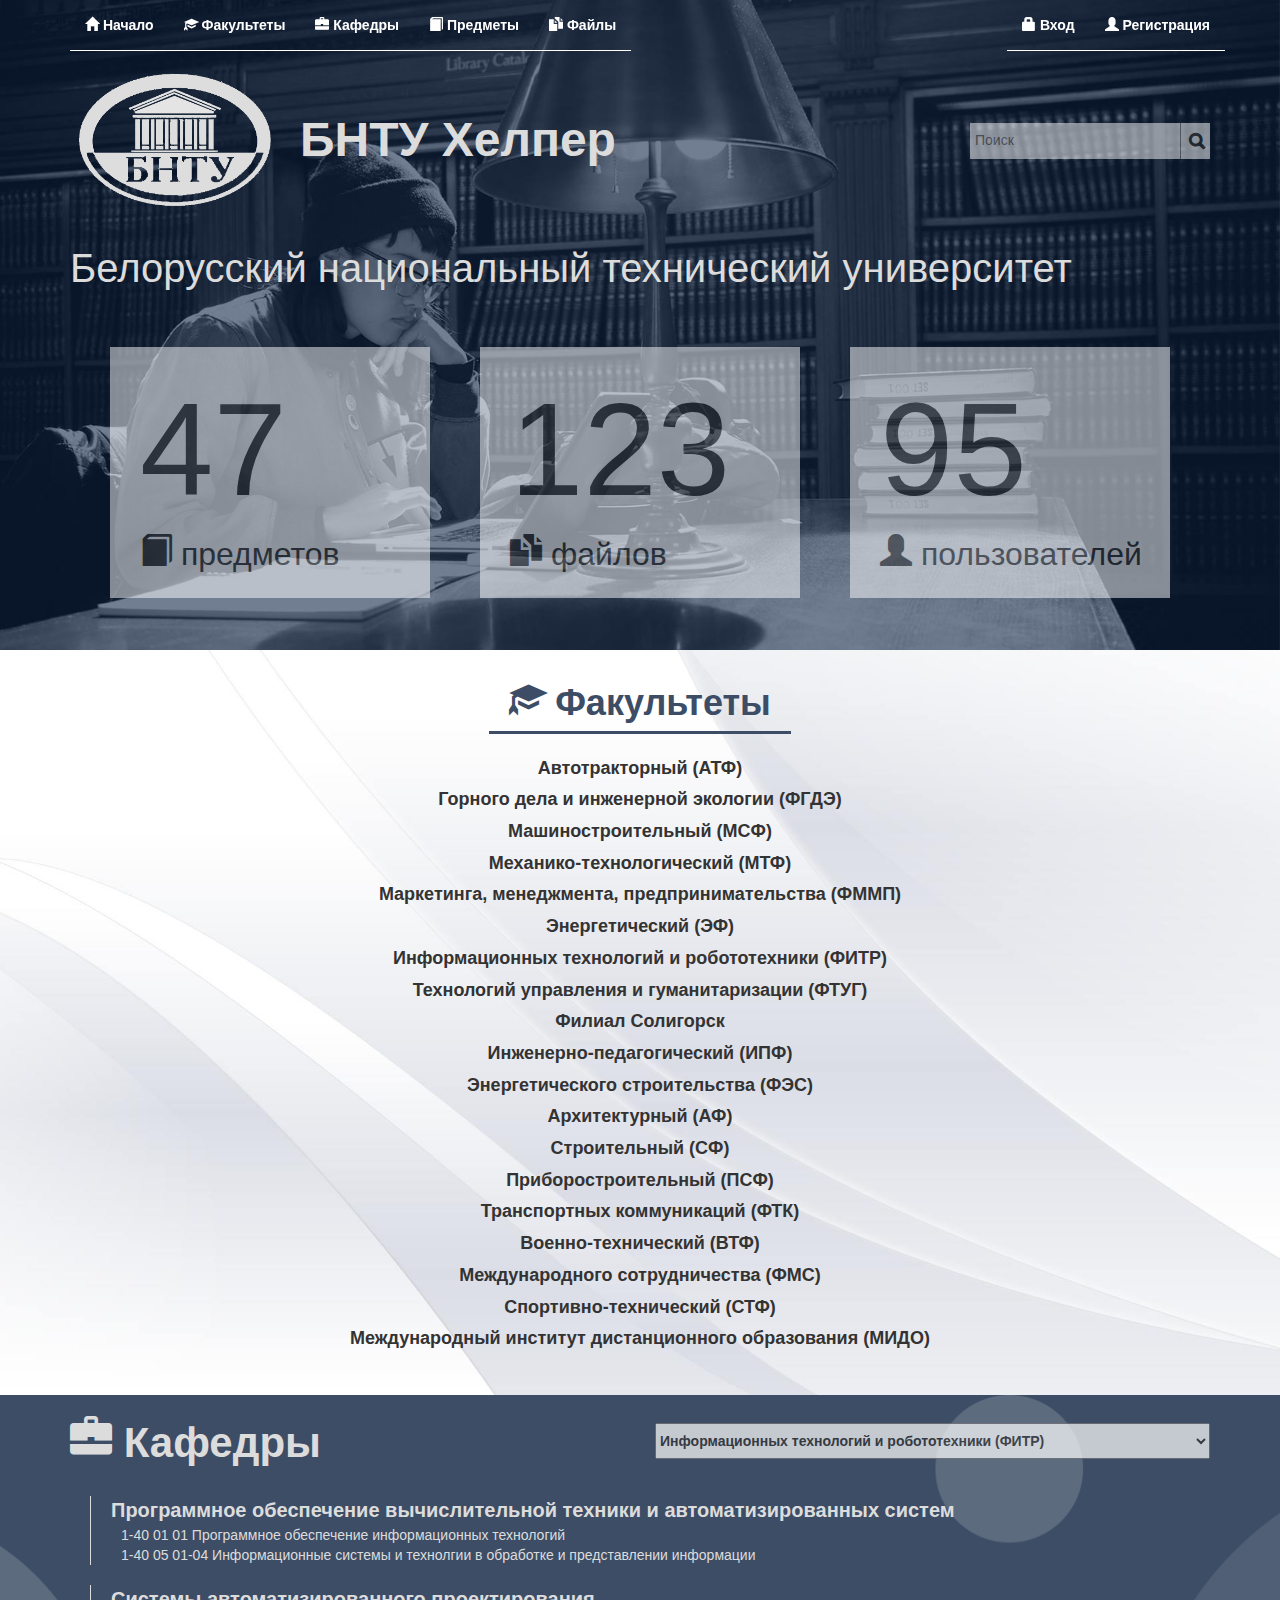
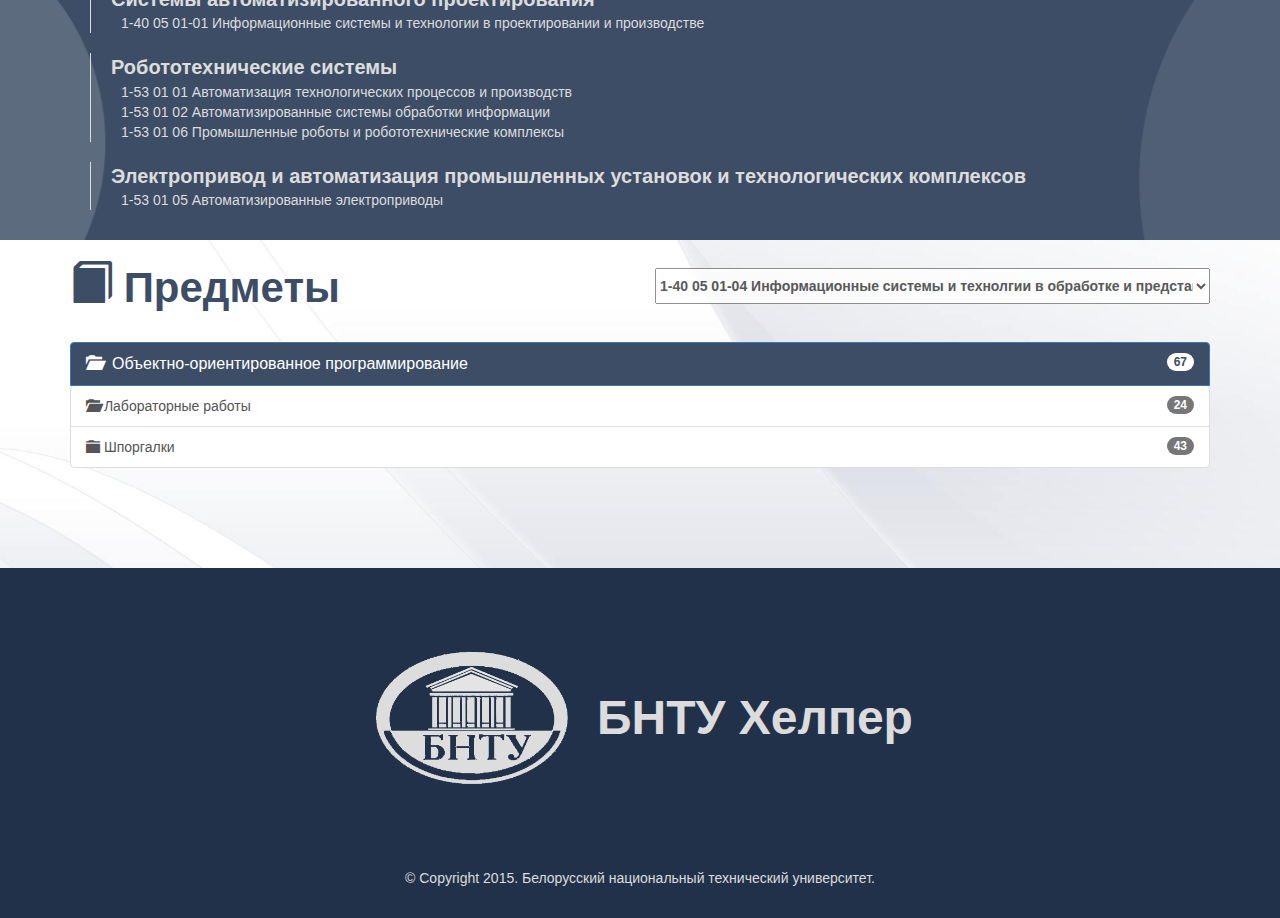
==== FileSocialNetwork.Presenter.UI/index.html @ 85c9bb20 "start angularJS" ====
﻿<!DOCTYPE html>
<html ng-app="app">
<head>
	<meta charset="utf-8" />
	<title></title>
	<link href="Content/bootstrap.css" rel="stylesheet" />
	<link href="Content/main.css" rel="stylesheet" />
	<script src="Scripts/jquery-1.9.1.js"></script>
	<script src="Scripts/bootstrap.js"></script>
	<script src="Scripts/angular.js"></script>
</head>
<body>

	<nav class="navbar  navbar-fixed-top">
		<div class="container">
			<div class="navbar-header">
				<button type="button" class="navbar-toggle collapsed" data-toggle="collapse" data-target="#navbar" aria-expanded="false" aria-controls="navbar">
					<span class="sr-only">Toggle navigation</span>
					<span class="icon-bar"></span>
					<span class="icon-bar"></span>
					<span class="icon-bar"></span>
				</button>
			</div>
			<div id="navbar" class="navbar-collapse collapse">
				<ul class="nav navbar-nav">
					<li class="active"><a href="#"><span class="glyphicon glyphicon-home"></span> Начало</a></li>
					<li><a href="#"><span class="glyphicon glyphicon-education"></span> Факультеты</a></li>
					<li><a href="#"><span class="glyphicon glyphicon-briefcase"></span> Кафедры</a></li>
					<li><a href="#"><span class="glyphicon glyphicon-book"></span> Предметы</a></li>
					<li><a href="#"><span class="glyphicon glyphicon-duplicate"></span> Файлы</a></li>
				</ul>
				<ul class="nav navbar-nav navbar-right">
					<li><a data-toggle="modal" data-target="#login-modal"><span class="glyphicon glyphicon-lock"></span> Вход</a></li>
					<li><a data-toggle="modal" data-target="#register-modal"><span class="glyphicon glyphicon-user"></span> Регистрация</a></li>
				</ul>
			</div>
		</div>
	</nav>

	<header>
		<div class="container">
			<div class="c-search">
				<input type="text" placeholder="Поиск" />
				<span class="glyphicon glyphicon-search"></span>
			</div>
			<div class="logo">
				<img src="Images/logo.png" />
				<h1>БНТУ Хелпер</h1>
			</div>
			<a href="http://www.bntu.by/" class="oficial" target="_blank">Белорусский национальный технический университет</a>
			<div class="c-statistic row">
				<div class="col-md-4">
					<div class="statistic">
						<h1>47</h1>
						<p>
							<span class="glyphicon glyphicon-book"></span> предметов
						</p>
					</div>
				</div>
				<div class="col-md-4">
					<div class="statistic">
						<h1>123</h1>
						<p>
							<span class="glyphicon glyphicon-duplicate"></span> файлов
						</p>
					</div>
				</div>
				<div class="col-md-4">
					<div class="statistic">
						<h1>95</h1>
						<p>
							<span class="glyphicon glyphicon-user"></span> пользователей
						</p>
					</div>
				</div>
			</div>
		</div>
	</header>

	<article>

		<section class="s-faculty">
			<div class="container">
				<h1 class="h-faculty"><span><span class="glyphicon glyphicon-education"></span> Факультеты </span></h1>
				<div class="c-facultiy-list">
					<ul class="facultiy-list">
						<li>
							<p>Автотракторный (АТФ)</p>
						</li>
						<li>
							<p>Горного дела и инженерной экологии (ФГДЭ)</p>
						</li>
						<li>
							<p>Машиностроительный (МСФ)</p>
						</li>
						<li>
							<p>Механико-технологический (МТФ)</p>
						</li>
						<li>
							<p>Маркетинга, менеджмента, предпринимательства (ФММП)</p>
						</li>
						<li>
							<p>Энергетический (ЭФ)</p>
						</li>
						<li>
							<p>Информационных технологий и робототехники (ФИТР)</p>
						</li>
						<li>
							<p>Технологий управления и гуманитаризации (ФТУГ)</p>
						</li>
						<li>
							<p>Филиал Солигорск</p>
						</li>
						<li>
							<p>Инженерно-педагогический (ИПФ)</p>
						</li>
						<li>
							<p>Энергетического строительства (ФЭС)</p>
						</li>
						<li>
							<p>Архитектурный (АФ)</p>
						</li>
						<li>
							<p>Строительный (СФ)</p>
						</li>
						<li>
							<p>Приборостроительный (ПСФ)</p>
						</li>
						<li>
							<p>Транспортных коммуникаций (ФТК)</p>
						</li>
						<li>
							<p>Военно-технический (ВТФ)</p>
						</li>
						<li>
							<p>Международного сотрудничества (ФМС)</p>
						</li>
						<li>
							<p>Спортивно-технический (СТФ)</p>
						</li>
						<li>
							<p>Международный институт дистанционного образования (МИДО)</p>
						</li>
					</ul>
				</div>
			</div>

		</section>

		<section class="s-department">
			<div class="container">
				<div class="row">
					<div class="col-md-6">
						<h1 class="h-department">
							<span class="glyphicon glyphicon-briefcase"></span> Кафедры
						</h1>
					</div>
					<div class="col-md-6">
						<select class="faculty-select-list">
							<option>Информационных технологий и робототехники (ФИТР)</option>
						</select>
					</div>
				</div>

				<ul class="department-list">
					<li>
						<p class="h-speciality">Программное обеспечение вычислительной техники и автоматизированных систем</p>
						<ul class="speciality-list">
							<li>1-40 01 01 Программное обеспечение информационных технологий</li>
							<li>1-40 05 01-04 Информационные системы и технолгии в обработке и представлении информации</li>
						</ul>
					</li>
					<li>
						<p class="h-speciality">Системы автоматизированного проектирования</p>
						<ul class="speciality-list">
							<li>1-40 05 01-01 Информационные системы и технологии в проектировании и производстве</li>
						</ul>
					</li>
					<li>
						<p class="h-speciality">Робототехнические системы</p>
						<ul class="speciality-list">
							<li>1-53 01 01 Автоматизация технологических процессов и производств</li>
							<li>1-53 01 02 Автоматизированные системы обработки информации</li>
							<li>1-53 01 06 Промышленные роботы и робототехнические комплексы</li>
						</ul>
					</li>
					<li>
						<p class="h-speciality">Электропривод и автоматизация промышленных установок и технологических комплексов</p>
						<ul class="speciality-list">
							<li>1-53 01 05 Автоматизированные электроприводы</li>
						</ul>
					</li>
				</ul>

			</div>
		</section>

		<section class="s-subject">
			<div class="container">
				<div class="row">
					<div class="col-md-6">
						<h1 class="h-subject">
							<span class="glyphicon glyphicon-book"></span> Предметы
						</h1>
					</div>
					<div class="col-md-6">
						<select class="department-select-list">
							<option>1-40 05 01-04 Информационные системы и технолгии в обработке и представлении информации</option>
						</select>
					</div>
				</div>
				<div class="subjects">
					<div class="list-group">
						<a class="list-group-item active" data-toggle="collapse" href="#Объектно-ориентированное-программирование" aria-expanded="false">
							<span class="glyphicon glyphicon-folder-open"></span><span class="h-subject-item">Объектно-ориентированное программирование</span><span class="badge">67</span>
						</a>
						<div id="Объектно-ориентированное-программирование" class="collapse in">
							<a class="list-group-item" data-toggle="collapse" href="#Объектно-ориентированное-программирование-Лабораторные-работы" aria-expanded="false">
								<span class="glyphicon glyphicon-folder-open"></span> Лабораторные работы <span class="badge">24</span>
							</a>
							<div id="Объектно-ориентированное-программирование-Лабораторные-работы" class="collapse c-table">
								<table class="table table-hover table-striped">
									<thead>
										<tr>
										<th><span class="glyphicon glyphicon-duplicate"></span> Файлы </th>
										<th>Курс</th>
										<th>Семестр</th>
										<th>Дата</th>
										<th>Автор</th>
										<th>Загрузка</th>
										<th>Голос</th>
									</tr>
									</thead>
									<tbody>
									<tr>
										<td><span class="glyphicon glyphicon-file"></span> Лаба 1 </td>
										<td>2</td>
										<td>1</td>
										<td><span class="glyphicon glyphicon-calendar"></span> 12.06.2016</td>
										<td><span class="glyphicon glyphicon-user"></span> Noname</td>
										<td><span class="glyphicon glyphicon-save-file"></span> <a href="#">Скачать</a></td>
										<td><span class="glyphicon glyphicon-thumbs-up"></span> 12</td>
									</tr>
									<tr>
										<td><span class="glyphicon glyphicon-file"></span> Лаба 2 </td>
										<td>2</td>
										<td>1</td>
										<td><span class="glyphicon glyphicon-calendar"></span> 12.06.2016</td>
										<td><span class="glyphicon glyphicon-user"></span> Noname</td>
										<td><span class="glyphicon glyphicon-save-file"></span> <a href="#">Скачать</a></td>
										<td><span class="glyphicon glyphicon-thumbs-up"></span> 12</td>
									</tr>
									<tr>
										<td><span class="glyphicon glyphicon-file"></span> Лаба 3 </td>
										<td>2</td>
										<td>1</td>
										<td><span class="glyphicon glyphicon-calendar"></span> 12.06.2016</td>
										<td><span class="glyphicon glyphicon-user"></span> Noname</td>
										<td><span class="glyphicon glyphicon-save-file"></span> <a href="#">Скачать</a></td>
										<td><span class="glyphicon glyphicon-thumbs-up"></span> 12</td>
									</tr>
									<tr>
										<td><span class="glyphicon glyphicon-file"></span> Лаба 3 </td>
										<td>2</td>
										<td>1</td>
										<td><span class="glyphicon glyphicon-calendar"></span> 12.06.2016</td>
										<td><span class="glyphicon glyphicon-user"></span> Noname</td>
										<td><span class="glyphicon glyphicon-save-file"></span> <a href="#">Скачать</a></td>
										<td><span class="glyphicon glyphicon-thumbs-up"></span> 12</td>
									</tr>
										<tr>
											<td><span class="glyphicon glyphicon-file"></span> Лаба 3 </td>
											<td>2</td>
											<td>1</td>
											<td><span class="glyphicon glyphicon-calendar"></span> 12.06.2016</td>
											<td><span class="glyphicon glyphicon-user"></span> Noname</td>
											<td><span class="glyphicon glyphicon-save-file"></span> <a href="#">Скачать</a></td>
											<td><span class="glyphicon glyphicon-thumbs-up"></span> 12</td>
											<tr>
												<td><span class="glyphicon glyphicon-file"></span> Лаба 3 </td>
												<td>2</td>
												<td>1</td>
												<td><span class="glyphicon glyphicon-calendar"></span> 12.06.2016</td>
												<td><span class="glyphicon glyphicon-user"></span> Noname</td>
												<td><span class="glyphicon glyphicon-save-file"></span> <a href="#">Скачать</a></td>
												<td><span class="glyphicon glyphicon-thumbs-up"></span> 12</td>
											</tr>
											<tr>
												<td><span class="glyphicon glyphicon-file"></span> Лаба 3 </td>
												<td>2</td>
												<td>1</td>
												<td><span class="glyphicon glyphicon-calendar"></span> 12.06.2016</td>
												<td><span class="glyphicon glyphicon-user"></span> Noname</td>
												<td><span class="glyphicon glyphicon-save-file"></span> <a href="#">Скачать</a></td>
												<td><span class="glyphicon glyphicon-thumbs-up"></span> 12</td>
											</tr>
										<tr>
											<td><span class="glyphicon glyphicon-file"></span> Лаба 3 </td>
											<td>2</td>
											<td>1</td>
											<td><span class="glyphicon glyphicon-calendar"></span> 12.06.2016</td>
											<td><span class="glyphicon glyphicon-user"></span> Noname</td>
											<td><span class="glyphicon glyphicon-save-file"></span> <a href="#">Скачать</a></td>
											<td><span class="glyphicon glyphicon-thumbs-up"></span> 12</td>
										</tr>
										</tr>
									</tbody>
								</table>
							</div>
							<a class="list-group-item">
								<span class="glyphicon glyphicon-folder-close"></span> Шпоргалки <span class="badge">43</span>
							</a>
						</div>
					</div>
				</div>

			</div>
		</section>

	</article>

	<footer>
		<div class="logo">
			<img src="Images/logo.png" />
			<h1>БНТУ Хелпер</h1>
		</div>
		<p class="copyright">© Copyright 2015. Белорусский национальный технический университет.</p>
	</footer>

	<script type="text/javascript">
		$(function () {
			$('#lab').on('show.bs.collapse', function () {
				$('#lab-up').show();
				$('#lab-down').hide();
			});
			$('#lab').on('hide.bs.collapse', function () {
				$('#lab-up').hide();
				$('#lab-down').show();
			});

			$('#shpor').on('show.bs.collapse', function () {
				$('#shpor-up').show();
				$('#shpor-down').hide();
			});
			$('#shpor').on('hide.bs.collapse', function () {
				$('#shpor-up').hide();
				$('#shpor-down').show();
			});
		});
	</script>

	<div class="modal fade" id="login-modal" tabindex="-1" role="dialog" aria-labelledby="login-modal-head" aria-hidden="true">
		<div class="modal-dialog">
			<div class="modal-content">
				<div class="modal-header">
					<button type="button" class="close" data-dismiss="modal" aria-hidden="true">&times;</button>
					<h4 class="modal-title" id="login-modal-head"><span class="glyphicon glyphicon-lock"></span> Вход </h4>
				</div>
				<div class="modal-body">
					<form class="form-horizontal" role="form">
						<div class="form-group">
							<label for="login-username" class="col-sm-2 control-label">Логин</label>
							<div class="col-sm-10">
								<input class="form-control" id="login-username" placeholder="Логин">
							</div>
						</div>
						<div class="form-group">
							<label for="login-password" class="col-sm-2 control-label">Пароль</label>
							<div class="col-sm-10">
								<input type="password" class="form-control" id="login-password" placeholder="Пароль">
							</div>
						</div>
						<div class="form-group">
							<div class="col-sm-offset-2 col-sm-10">
								<div class="checkbox">
									<label>
										<input type="checkbox"> Запомнить меня
									</label>
								</div>
							</div>
						</div>
					</form>
				</div>
				<div class="modal-footer">
					<button type="button" class="btn btn-primary"> Войти </button>
					<button type="button" class="btn btn-default" data-dismiss="modal">Отмена</button>
				</div>
			</div>
		</div>
	</div>

	<div class="modal fade" id="register-modal" tabindex="-1" role="dialog" aria-labelledby="register-modal-head" aria-hidden="true">
		<div class="modal-dialog">
			<div class="modal-content">
				<div class="modal-header">
					<button type="button" class="close" data-dismiss="modal" aria-hidden="true">&times;</button>
					<h4 class="modal-title" id="register-modal-head"><span class="glyphicon glyphicon-user"></span> Регистрация </h4>
				</div>
				<div class="modal-body">
					<form class="form-horizontal" role="form">
						<div class="form-group">
							<label for="register-firstname" class="col-sm-4 control-label">Имя</label>
							<div class="col-sm-8">
								<input class="form-control" id="register-firstname" placeholder="Имя">
							</div>
						</div>
						<div class="form-group">
							<label for="register-lastname" class="col-sm-4 control-label">Фамилия</label>
							<div class="col-sm-8">
								<input class="form-control" id="register-lastname" placeholder="Фамилия">
							</div>
						</div>
						<div class="form-group">
							<label for="register-username" class="col-sm-4 control-label">Логин</label>
							<div class="col-sm-8">
								<input class="form-control" id="register-username" placeholder="Логин">
							</div>
						</div>
						<div class="form-group">
							<label for="register-password" class="col-sm-4 control-label">Пароль</label>
							<div class="col-sm-8">
								<input type="password" class="form-control" id="register-password" placeholder="Пароль">
							</div>
						</div>
						<div class="form-group">
							<label for="register-password2" class="col-sm-4 control-label">Повтор пароля</label>
							<div class="col-sm-8">
								<input type="password" class="form-control" id="register-password2" placeholder="Повтор пароля">
							</div>
						</div>
						<div class="form-group">
							<label for="register-email" class="col-sm-4 control-label">Почта</label>
							<div class="col-sm-8">
								<input type="email" class="form-control" id="register-email" placeholder="Почта">
							</div>
						</div>
						<div class="form-group">
							<label for="register-phone" class="col-sm-4 control-label">Телефон</label>
							<div class="col-sm-8">
								<input class="form-control" id="register-phone" placeholder="Телефон">
							</div>
						</div>
						<div class="form-group">
							<label for="register-group" class="col-sm-4 control-label">Группа</label>
							<div class="col-sm-5">
								<select class="form-control" id="register-group">
									<option>107221</option>
									<option>107221</option>
									<option>107221</option>
									<option>107221</option>
								</select>
							</div>
							<button class="btn  btn-primary col-sm-2">Создать</button>
						</div>
					</form>
				</div>
				<div class="modal-footer">
					<button type="button" class="btn btn-primary"> Зарегистрировать </button>
					<button type="button" class="btn btn-default" data-dismiss="modal">Отмена</button>
				</div>
			</div>
		</div>
	</div>

</body>
</html>
---- FileSocialNetwork.Presenter.UI/Content/main.css ----
﻿/*
    .s-  - section
    .c-  - container
    .img- - image
*/

li {
    list-style-type: none;
}

ul {
    margin-left: 0;
    padding-left: 0;
}

/* Меню */

/*nav {
    background: #3D4D66;
    opacity: 0.7;
}*/

nav a {
    font-weight: bold;
    color: white;
    border-bottom: 1px solid white;
    cursor: pointer;
}

.navbar .navbar-toggle {
    border-color: white;
}

    .navbar .navbar-toggle .icon-bar {
        background-color: white;
    }

.navbar .navbar-header {
    /*border-bottom: 1px solid white;*/
}

/* Начало */
header {
    display: block;
    width: 100%;
    min-height: 650px;
    background: url('../Images/header_bg2.jpg') no-repeat;
    background-size: cover;
    padding-top: 40px;
}

.logo {
    display: table;
}

    .logo img {
        display: table-cell;
        width: 210px;
        height: 200px;
    }

    .logo h1 {
        display: table-cell;
        font-size: 48px;
        font-weight: bold;
        color: #DCDCDC;
        padding-left: 20px;
        vertical-align: middle;
    }

.c-search {
    display: table;
    float: right;
    width: 240px;
    border: none;
    margin-top: 82px;
    opacity: 0.5;
    overflow: hidden;
}

    .c-search input {
        display: table-cell;
        width: 100%;
        height: 36px;
        padding: 0 5px;
        outline: none;
        border: none;
        border-right: 1px solid gray;
        margin: 1px 0 0;
        padding-bottom: 2px;
    }

    .c-search span {
        display: table-cell;
        cursor: pointer;
        background: white;
        font-size: 16px;
        font-weight: bold;
        vertical-align: middle;
        padding: 0 2px 0 8px;
    }

.oficial {
    display: block;
    font-size: 40px;
    color: #DCDCDC;
}

    .oficial:hover {
        color: white;
    }

.c-statistic {
    margin-top: 40px;
    padding: 0 30px;
}

.statistic {
    background: white;
    opacity: 0.5;
    padding: 10px 10px 10px 30px;
    margin: 10px;
}

    .statistic h1 {
        font-size: 132px;
    }

    .statistic p {
        font-size: 32px;
    }

/* Факультеты */
.s-faculty {
    padding: 30px;
    background-image: url('../Images/12.jpg');
    background-repeat: no-repeat;
    background-size: cover;
}

.h-faculty {
    margin: 0;
    text-align: center;
    font-weight: bold;
}

    .h-faculty > span {
        padding: 0 20px 8px;
        color: #3D4D66;
        border-bottom: 3px solid #3D4D66;
    }

.c-facultiy-list {
    margin-top: 30px;
}

.facultiy-list {
    text-align: center;
}

    .facultiy-list p {
        display: inline-block;
        font-weight: bold;
        font-size: 18px;
        margin: 3px;
        transition-property: font-size;
        transition-duration: 0.2s;
    }

        .facultiy-list p:hover {
            cursor: pointer;
            font-size: 22px;
            border-bottom: 1px solid #3D4D66;
        }

/* Кафедры */
.s-department {
    background: url('../Images/whiteBubbles1.png') no-repeat;
    background-color: #3D4D66;
    background-size: cover;
}

.h-department {
    margin: 20px 0 0;
    color: #DCDCDC;
    font-weight: bold;
    font-size: 42px;
}

.faculty-select-list {
    margin: 28px 0 0;
    width: 100%;
    height: 36px;
    font-weight: bold;
    opacity: 0.7;
}

.department {
    background: white;
    height: 200px;
    width: 360px;
    margin: 10px;
    border: 1px solid black;
    float: left;
}

.department-list {
    color: #DCDCDC;
    margin: 30px 20px;
}

    .department-list > li {
        margin-top: 20px;
        padding-left: 20px;
        border-left: 1px solid #DCDCDC;
    }

        .department-list > li:hover {
            color: white;
            text-decoration: underline;
            cursor: pointer;
            border-left: 2px solid white;
        }

.h-speciality {
    font-size: 20px;
    font-weight: bold;
    margin: 0;
}

.speciality-list {
    margin-left: 10px;
}

/* Subjects */

.s-subject {
    background-image: url('../Images/12.jpg');
    background-repeat: no-repeat;
    background-size: cover;
}

.h-subject {
    color: #3D4D66;
    font-size: 42px;
    font-weight: bold;
}

.department-select-list {
    margin: 28px 0 0;
    width: 100%;
    height: 36px;
    font-weight: bold;
    opacity: 0.8;
}

.subjects {
    margin: 20px 0 100px;
}

.subjects .active {
    background: #3D4D66;
    font-size: 16px;
}

    .subjects .active:hover {
        background: #3D4D66;
    }

    .subjects .active .badge {
        color: #3D4D66;
    }

.h-subject-item {
    margin-left: 10px;
}

/* Файл */
.c-table {
    border-left: 1px solid #DDDDDD;
    padding: 0 5px;
}

.c-table table {
    margin: 0;
}


.s-file {
    padding-bottom: 100px;
    /*background: #404659;*/
}

.h-file {
    color: #3D4D66;
    font-size: 42px;
    font-weight: bold;
}

.file-select-list {
    margin: 28px 0 0;
    width: 100%;
    height: 36px;
    font-weight: bold;
    opacity: 0.8;
}

.category-name {
    display: block;
    text-decoration: none;
    color: black;
    font-size: 22px;
    font-weight: bold;
    border-bottom: 2px solid black;
}

    .category-name:active,
    .category-name:focus {
        text-decoration: none;
        color: black;
    }

    .category-name:hover {
        text-decoration: none;
        color: #5D6B7F;
        border-bottom: 2px solid #5D6B7F;
    }

    .category-name span {
        float: right;
    }

.file {
    display: inline-block;
    width: 270px;
    background: #DCDCDC;
    margin: 8px 0 0 5px;
}

.file-add {
    display: inline-block;
    font-size: 20px;
    cursor: pointer;
    background: #3D4D66;
    color: white;
    padding: 8px;
    margin-top: 27px;
}

    .file-add:hover {
        color: white;
    }

.file-category {
    margin-top: 30px;
}

.file-header {
    display: table;
    width: 100%;
    color: white;
    background: #3D4D66;
    font-size: 14px;
    font-weight: bold;
}

.file-index {
    display: table-cell;
    background: #5D6B7F;
    width: 20%;
    padding: 2px 5px;
}

.file-avthor {
    display: table-cell;
    text-align: right;
    width: 80%;
    padding-right: 5px;
}

.file-name {
    margin: 0;
    padding: 5px 2px;
    font-size: 16px;
    text-align: center;
    min-height: 80px;
}

.file-like {
    margin: 0;
    font-size: 22px;
    text-align: center;
    cursor: pointer;
}

    .file-like:hover {
        font-weight: bold;
    }

.file-cource {
    display: table;
    width: 100%;
    font-size: 14px;
    font-weight: bold;
    text-align: center;
    margin-bottom: 5px;
}

    .file-cource div {
        display: table-cell;
        width: 50%;
    }

.file-footer {
    display: table;
    width: 100%;
}

.file-data,
.file-download {
    display: table-cell;
    text-align: center;
    width: 50%;
    background: #3D4D66;
    color: white;
}

.file-data {
    background: #5D6B7F;
}

.file-download:hover {
    cursor: pointer;
    text-decoration: underline;
}


/* Footer */
footer {
    overflow: hidden;
    background: #21314A;
    padding-top: 50px;
}

    footer .logo {
        margin: 0 auto 50px;
    }

.copyright {
    text-align: center;
    color: #DCDCDC;
    margin: 30px;
}
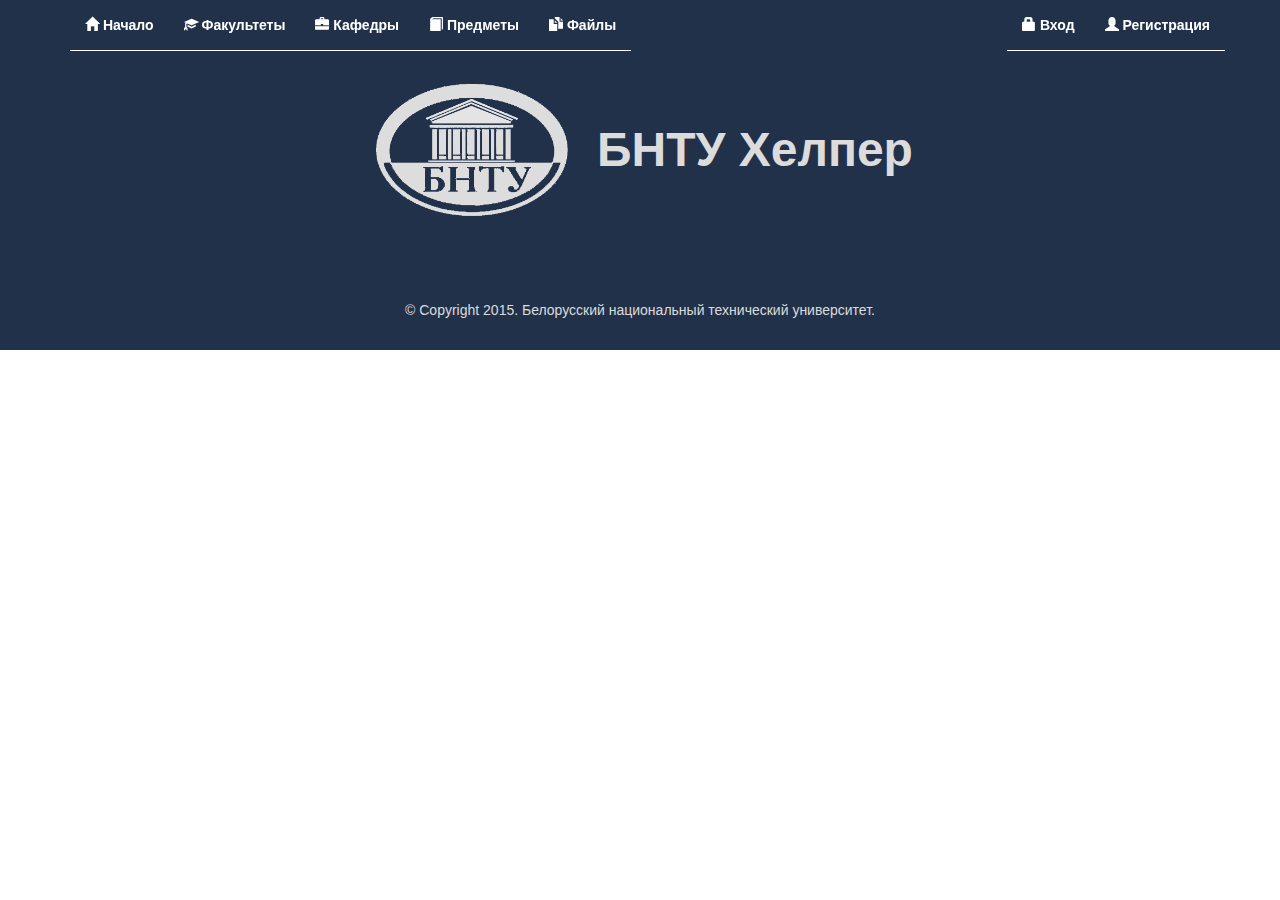
==== commit 00fc1e58: "create DI" ====
--- a/FileSocialNetwork.Presenter.UI/index.html
+++ b/FileSocialNetwork.Presenter.UI/index.html
@@ -1,13 +1,26 @@
 ﻿<!DOCTYPE html>
-<html ng-app="app">
+<html ng-app="app" id="ng-app" xmlns:ng="http://angularjs.org">
 <head>
 	<meta charset="utf-8" />
-	<title></title>
+	<title>File Social Network</title>
+
 	<link href="Content/bootstrap.css" rel="stylesheet" />
 	<link href="Content/main.css" rel="stylesheet" />
-	<script src="Scripts/jquery-1.9.1.js"></script>
-	<script src="Scripts/bootstrap.js"></script>
-	<script src="Scripts/angular.js"></script>
+
+	<script src="scripts/jquery-1.9.1.js"></script>
+	<script src="scripts/bootstrap.js"></script>
+	<script src="scripts/angular.js"></script>
+	<script src="scripts/angular-route.js"></script>
+
+	<script src="app/app.js"></script>
+	<script src="app/routing.js"></script>
+
+	<script src="app/home/controller.js"></script>
+	<script src="app/home/api-service.js"></script>
+
+	<script src="app/faculty/controller.js"></script>
+	<script src="app/faculty/http-service.js"></script>
+
 </head>
 <body>
 
@@ -37,287 +50,7 @@
 		</div>
 	</nav>
 
-	<header>
-		<div class="container">
-			<div class="c-search">
-				<input type="text" placeholder="Поиск" />
-				<span class="glyphicon glyphicon-search"></span>
-			</div>
-			<div class="logo">
-				<img src="Images/logo.png" />
-				<h1>БНТУ Хелпер</h1>
-			</div>
-			<a href="http://www.bntu.by/" class="oficial" target="_blank">Белорусский национальный технический университет</a>
-			<div class="c-statistic row">
-				<div class="col-md-4">
-					<div class="statistic">
-						<h1>47</h1>
-						<p>
-							<span class="glyphicon glyphicon-book"></span> предметов
-						</p>
-					</div>
-				</div>
-				<div class="col-md-4">
-					<div class="statistic">
-						<h1>123</h1>
-						<p>
-							<span class="glyphicon glyphicon-duplicate"></span> файлов
-						</p>
-					</div>
-				</div>
-				<div class="col-md-4">
-					<div class="statistic">
-						<h1>95</h1>
-						<p>
-							<span class="glyphicon glyphicon-user"></span> пользователей
-						</p>
-					</div>
-				</div>
-			</div>
-		</div>
-	</header>
-
-	<article>
-
-		<section class="s-faculty">
-			<div class="container">
-				<h1 class="h-faculty"><span><span class="glyphicon glyphicon-education"></span> Факультеты </span></h1>
-				<div class="c-facultiy-list">
-					<ul class="facultiy-list">
-						<li>
-							<p>Автотракторный (АТФ)</p>
-						</li>
-						<li>
-							<p>Горного дела и инженерной экологии (ФГДЭ)</p>
-						</li>
-						<li>
-							<p>Машиностроительный (МСФ)</p>
-						</li>
-						<li>
-							<p>Механико-технологический (МТФ)</p>
-						</li>
-						<li>
-							<p>Маркетинга, менеджмента, предпринимательства (ФММП)</p>
-						</li>
-						<li>
-							<p>Энергетический (ЭФ)</p>
-						</li>
-						<li>
-							<p>Информационных технологий и робототехники (ФИТР)</p>
-						</li>
-						<li>
-							<p>Технологий управления и гуманитаризации (ФТУГ)</p>
-						</li>
-						<li>
-							<p>Филиал Солигорск</p>
-						</li>
-						<li>
-							<p>Инженерно-педагогический (ИПФ)</p>
-						</li>
-						<li>
-							<p>Энергетического строительства (ФЭС)</p>
-						</li>
-						<li>
-							<p>Архитектурный (АФ)</p>
-						</li>
-						<li>
-							<p>Строительный (СФ)</p>
-						</li>
-						<li>
-							<p>Приборостроительный (ПСФ)</p>
-						</li>
-						<li>
-							<p>Транспортных коммуникаций (ФТК)</p>
-						</li>
-						<li>
-							<p>Военно-технический (ВТФ)</p>
-						</li>
-						<li>
-							<p>Международного сотрудничества (ФМС)</p>
-						</li>
-						<li>
-							<p>Спортивно-технический (СТФ)</p>
-						</li>
-						<li>
-							<p>Международный институт дистанционного образования (МИДО)</p>
-						</li>
-					</ul>
-				</div>
-			</div>
-
-		</section>
-
-		<section class="s-department">
-			<div class="container">
-				<div class="row">
-					<div class="col-md-6">
-						<h1 class="h-department">
-							<span class="glyphicon glyphicon-briefcase"></span> Кафедры
-						</h1>
-					</div>
-					<div class="col-md-6">
-						<select class="faculty-select-list">
-							<option>Информационных технологий и робототехники (ФИТР)</option>
-						</select>
-					</div>
-				</div>
-
-				<ul class="department-list">
-					<li>
-						<p class="h-speciality">Программное обеспечение вычислительной техники и автоматизированных систем</p>
-						<ul class="speciality-list">
-							<li>1-40 01 01 Программное обеспечение информационных технологий</li>
-							<li>1-40 05 01-04 Информационные системы и технолгии в обработке и представлении информации</li>
-						</ul>
-					</li>
-					<li>
-						<p class="h-speciality">Системы автоматизированного проектирования</p>
-						<ul class="speciality-list">
-							<li>1-40 05 01-01 Информационные системы и технологии в проектировании и производстве</li>
-						</ul>
-					</li>
-					<li>
-						<p class="h-speciality">Робототехнические системы</p>
-						<ul class="speciality-list">
-							<li>1-53 01 01 Автоматизация технологических процессов и производств</li>
-							<li>1-53 01 02 Автоматизированные системы обработки информации</li>
-							<li>1-53 01 06 Промышленные роботы и робототехнические комплексы</li>
-						</ul>
-					</li>
-					<li>
-						<p class="h-speciality">Электропривод и автоматизация промышленных установок и технологических комплексов</p>
-						<ul class="speciality-list">
-							<li>1-53 01 05 Автоматизированные электроприводы</li>
-						</ul>
-					</li>
-				</ul>
-
-			</div>
-		</section>
-
-		<section class="s-subject">
-			<div class="container">
-				<div class="row">
-					<div class="col-md-6">
-						<h1 class="h-subject">
-							<span class="glyphicon glyphicon-book"></span> Предметы
-						</h1>
-					</div>
-					<div class="col-md-6">
-						<select class="department-select-list">
-							<option>1-40 05 01-04 Информационные системы и технолгии в обработке и представлении информации</option>
-						</select>
-					</div>
-				</div>
-				<div class="subjects">
-					<div class="list-group">
-						<a class="list-group-item active" data-toggle="collapse" href="#Объектно-ориентированное-программирование" aria-expanded="false">
-							<span class="glyphicon glyphicon-folder-open"></span><span class="h-subject-item">Объектно-ориентированное программирование</span><span class="badge">67</span>
-						</a>
-						<div id="Объектно-ориентированное-программирование" class="collapse in">
-							<a class="list-group-item" data-toggle="collapse" href="#Объектно-ориентированное-программирование-Лабораторные-работы" aria-expanded="false">
-								<span class="glyphicon glyphicon-folder-open"></span> Лабораторные работы <span class="badge">24</span>
-							</a>
-							<div id="Объектно-ориентированное-программирование-Лабораторные-работы" class="collapse c-table">
-								<table class="table table-hover table-striped">
-									<thead>
-										<tr>
-										<th><span class="glyphicon glyphicon-duplicate"></span> Файлы </th>
-										<th>Курс</th>
-										<th>Семестр</th>
-										<th>Дата</th>
-										<th>Автор</th>
-										<th>Загрузка</th>
-										<th>Голос</th>
-									</tr>
-									</thead>
-									<tbody>
-									<tr>
-										<td><span class="glyphicon glyphicon-file"></span> Лаба 1 </td>
-										<td>2</td>
-										<td>1</td>
-										<td><span class="glyphicon glyphicon-calendar"></span> 12.06.2016</td>
-										<td><span class="glyphicon glyphicon-user"></span> Noname</td>
-										<td><span class="glyphicon glyphicon-save-file"></span> <a href="#">Скачать</a></td>
-										<td><span class="glyphicon glyphicon-thumbs-up"></span> 12</td>
-									</tr>
-									<tr>
-										<td><span class="glyphicon glyphicon-file"></span> Лаба 2 </td>
-										<td>2</td>
-										<td>1</td>
-										<td><span class="glyphicon glyphicon-calendar"></span> 12.06.2016</td>
-										<td><span class="glyphicon glyphicon-user"></span> Noname</td>
-										<td><span class="glyphicon glyphicon-save-file"></span> <a href="#">Скачать</a></td>
-										<td><span class="glyphicon glyphicon-thumbs-up"></span> 12</td>
-									</tr>
-									<tr>
-										<td><span class="glyphicon glyphicon-file"></span> Лаба 3 </td>
-										<td>2</td>
-										<td>1</td>
-										<td><span class="glyphicon glyphicon-calendar"></span> 12.06.2016</td>
-										<td><span class="glyphicon glyphicon-user"></span> Noname</td>
-										<td><span class="glyphicon glyphicon-save-file"></span> <a href="#">Скачать</a></td>
-										<td><span class="glyphicon glyphicon-thumbs-up"></span> 12</td>
-									</tr>
-									<tr>
-										<td><span class="glyphicon glyphicon-file"></span> Лаба 3 </td>
-										<td>2</td>
-										<td>1</td>
-										<td><span class="glyphicon glyphicon-calendar"></span> 12.06.2016</td>
-										<td><span class="glyphicon glyphicon-user"></span> Noname</td>
-										<td><span class="glyphicon glyphicon-save-file"></span> <a href="#">Скачать</a></td>
-										<td><span class="glyphicon glyphicon-thumbs-up"></span> 12</td>
-									</tr>
-										<tr>
-											<td><span class="glyphicon glyphicon-file"></span> Лаба 3 </td>
-											<td>2</td>
-											<td>1</td>
-											<td><span class="glyphicon glyphicon-calendar"></span> 12.06.2016</td>
-											<td><span class="glyphicon glyphicon-user"></span> Noname</td>
-											<td><span class="glyphicon glyphicon-save-file"></span> <a href="#">Скачать</a></td>
-											<td><span class="glyphicon glyphicon-thumbs-up"></span> 12</td>
-											<tr>
-												<td><span class="glyphicon glyphicon-file"></span> Лаба 3 </td>
-												<td>2</td>
-												<td>1</td>
-												<td><span class="glyphicon glyphicon-calendar"></span> 12.06.2016</td>
-												<td><span class="glyphicon glyphicon-user"></span> Noname</td>
-												<td><span class="glyphicon glyphicon-save-file"></span> <a href="#">Скачать</a></td>
-												<td><span class="glyphicon glyphicon-thumbs-up"></span> 12</td>
-											</tr>
-											<tr>
-												<td><span class="glyphicon glyphicon-file"></span> Лаба 3 </td>
-												<td>2</td>
-												<td>1</td>
-												<td><span class="glyphicon glyphicon-calendar"></span> 12.06.2016</td>
-												<td><span class="glyphicon glyphicon-user"></span> Noname</td>
-												<td><span class="glyphicon glyphicon-save-file"></span> <a href="#">Скачать</a></td>
-												<td><span class="glyphicon glyphicon-thumbs-up"></span> 12</td>
-											</tr>
-										<tr>
-											<td><span class="glyphicon glyphicon-file"></span> Лаба 3 </td>
-											<td>2</td>
-											<td>1</td>
-											<td><span class="glyphicon glyphicon-calendar"></span> 12.06.2016</td>
-											<td><span class="glyphicon glyphicon-user"></span> Noname</td>
-											<td><span class="glyphicon glyphicon-save-file"></span> <a href="#">Скачать</a></td>
-											<td><span class="glyphicon glyphicon-thumbs-up"></span> 12</td>
-										</tr>
-										</tr>
-									</tbody>
-								</table>
-							</div>
-							<a class="list-group-item">
-								<span class="glyphicon glyphicon-folder-close"></span> Шпоргалки <span class="badge">43</span>
-							</a>
-						</div>
-					</div>
-				</div>
-
-			</div>
-		</section>
-
-	</article>
+	<ng-view></ng-view>
 
 	<footer>
 		<div class="logo">
@@ -327,7 +60,7 @@
 		<p class="copyright">© Copyright 2015. Белорусский национальный технический университет.</p>
 	</footer>
 
-	<script type="text/javascript">
+	<!--<script type="text/javascript">
 		$(function () {
 			$('#lab').on('show.bs.collapse', function () {
 				$('#lab-up').show();
@@ -347,7 +80,7 @@
 				$('#shpor-down').show();
 			});
 		});
-	</script>
+	</script>-->
 
 	<div class="modal fade" id="login-modal" tabindex="-1" role="dialog" aria-labelledby="login-modal-head" aria-hidden="true">
 		<div class="modal-dialog">
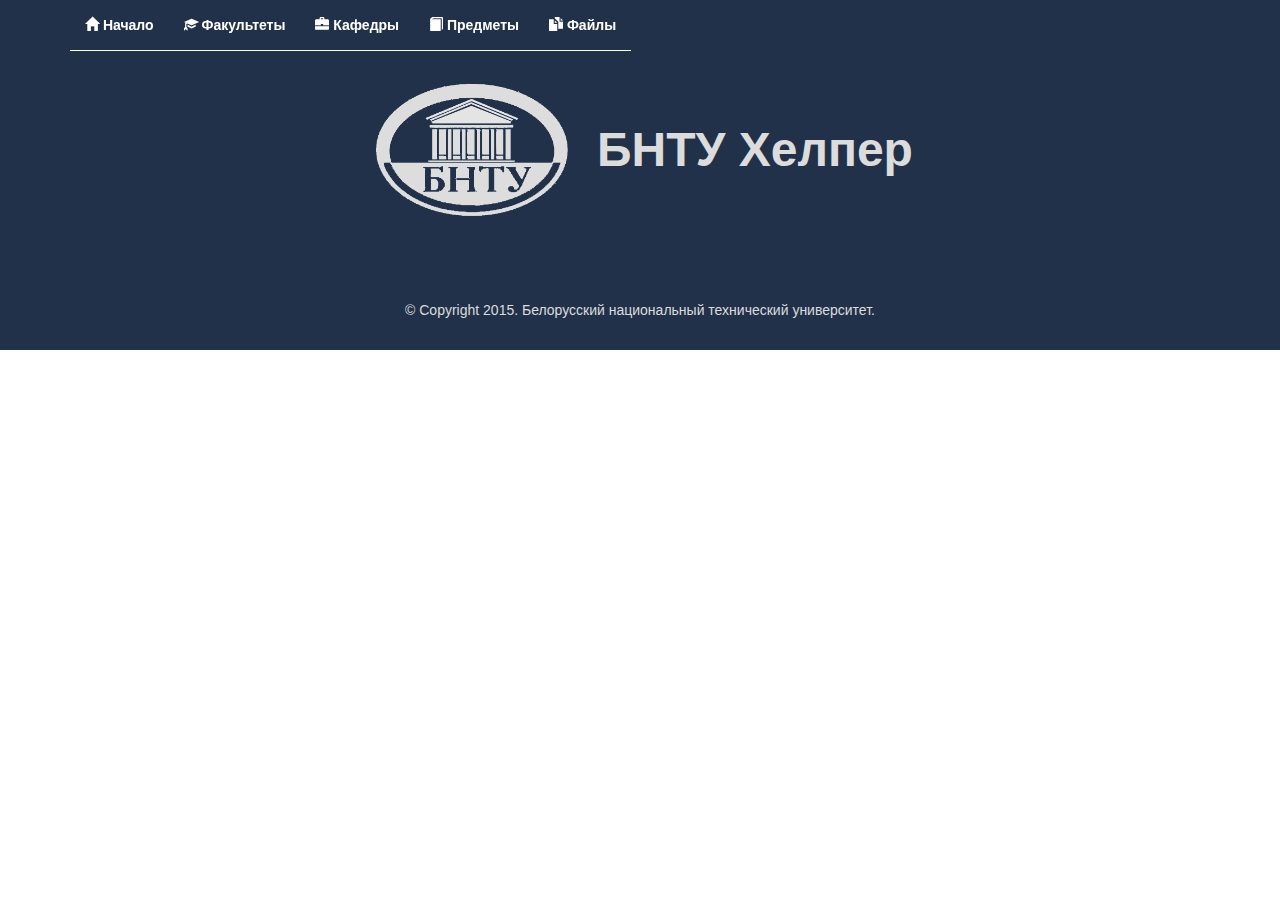
==== commit 7b889cd5: "register and login" ====
--- a/FileSocialNetwork.Presenter.UI/index.html
+++ b/FileSocialNetwork.Presenter.UI/index.html
@@ -15,11 +15,23 @@
 	<script src="app/app.js"></script>
 	<script src="app/routing.js"></script>
 
+	<script src="app/data-access/api-service.js"></script>
+	<script src="app/data-access/data-context.js"></script>
+
 	<script src="app/home/controller.js"></script>
-	<script src="app/home/api-service.js"></script>
 
-	<script src="app/faculty/controller.js"></script>
-	<script src="app/faculty/http-service.js"></script>
+	<script src="app/home/faculty/controller.js"></script>
+
+	<script src="app/home/department/controller.js"></script>
+
+	<script src="app/home/subject/controller.js"></script>
+
+	<script src="app/account/api-service.js"></script>
+	<script src="app/account/account-service.js"></script>
+	<script src="app/account/register/register-view-model.js"></script>
+	<script src="app/account/register/controller.js"></script>
+	<script src="app/account/login/controller.js"></script>
+	<script src="app/account/menu/controller.js"></script>
 
 </head>
 <body>
@@ -36,16 +48,13 @@
 			</div>
 			<div id="navbar" class="navbar-collapse collapse">
 				<ul class="nav navbar-nav">
-					<li class="active"><a href="#"><span class="glyphicon glyphicon-home"></span> Начало</a></li>
+					<li><a href="#/"><span class="glyphicon glyphicon-home"></span> Начало</a></li>
 					<li><a href="#"><span class="glyphicon glyphicon-education"></span> Факультеты</a></li>
 					<li><a href="#"><span class="glyphicon glyphicon-briefcase"></span> Кафедры</a></li>
 					<li><a href="#"><span class="glyphicon glyphicon-book"></span> Предметы</a></li>
 					<li><a href="#"><span class="glyphicon glyphicon-duplicate"></span> Файлы</a></li>
 				</ul>
-				<ul class="nav navbar-nav navbar-right">
-					<li><a data-toggle="modal" data-target="#login-modal"><span class="glyphicon glyphicon-lock"></span> Вход</a></li>
-					<li><a data-toggle="modal" data-target="#register-modal"><span class="glyphicon glyphicon-user"></span> Регистрация</a></li>
-				</ul>
+				<ng-include src="'app/account/menu/view.html'"></ng-include>
 			</div>
 		</div>
 	</nav>
@@ -122,78 +131,6 @@
 		</div>
 	</div>
 
-	<div class="modal fade" id="register-modal" tabindex="-1" role="dialog" aria-labelledby="register-modal-head" aria-hidden="true">
-		<div class="modal-dialog">
-			<div class="modal-content">
-				<div class="modal-header">
-					<button type="button" class="close" data-dismiss="modal" aria-hidden="true">&times;</button>
-					<h4 class="modal-title" id="register-modal-head"><span class="glyphicon glyphicon-user"></span> Регистрация </h4>
-				</div>
-				<div class="modal-body">
-					<form class="form-horizontal" role="form">
-						<div class="form-group">
-							<label for="register-firstname" class="col-sm-4 control-label">Имя</label>
-							<div class="col-sm-8">
-								<input class="form-control" id="register-firstname" placeholder="Имя">
-							</div>
-						</div>
-						<div class="form-group">
-							<label for="register-lastname" class="col-sm-4 control-label">Фамилия</label>
-							<div class="col-sm-8">
-								<input class="form-control" id="register-lastname" placeholder="Фамилия">
-							</div>
-						</div>
-						<div class="form-group">
-							<label for="register-username" class="col-sm-4 control-label">Логин</label>
-							<div class="col-sm-8">
-								<input class="form-control" id="register-username" placeholder="Логин">
-							</div>
-						</div>
-						<div class="form-group">
-							<label for="register-password" class="col-sm-4 control-label">Пароль</label>
-							<div class="col-sm-8">
-								<input type="password" class="form-control" id="register-password" placeholder="Пароль">
-							</div>
-						</div>
-						<div class="form-group">
-							<label for="register-password2" class="col-sm-4 control-label">Повтор пароля</label>
-							<div class="col-sm-8">
-								<input type="password" class="form-control" id="register-password2" placeholder="Повтор пароля">
-							</div>
-						</div>
-						<div class="form-group">
-							<label for="register-email" class="col-sm-4 control-label">Почта</label>
-							<div class="col-sm-8">
-								<input type="email" class="form-control" id="register-email" placeholder="Почта">
-							</div>
-						</div>
-						<div class="form-group">
-							<label for="register-phone" class="col-sm-4 control-label">Телефон</label>
-							<div class="col-sm-8">
-								<input class="form-control" id="register-phone" placeholder="Телефон">
-							</div>
-						</div>
-						<div class="form-group">
-							<label for="register-group" class="col-sm-4 control-label">Группа</label>
-							<div class="col-sm-5">
-								<select class="form-control" id="register-group">
-									<option>107221</option>
-									<option>107221</option>
-									<option>107221</option>
-									<option>107221</option>
-								</select>
-							</div>
-							<button class="btn  btn-primary col-sm-2">Создать</button>
-						</div>
-					</form>
-				</div>
-				<div class="modal-footer">
-					<button type="button" class="btn btn-primary"> Зарегистрировать </button>
-					<button type="button" class="btn btn-default" data-dismiss="modal">Отмена</button>
-				</div>
-			</div>
-		</div>
-	</div>
-
+	
 </body>
 </html>--- a/FileSocialNetwork.Presenter.UI/Content/main.css
+++ b/FileSocialNetwork.Presenter.UI/Content/main.css
@@ -258,18 +258,18 @@
     margin: 20px 0 100px;
 }
 
-.subjects .active {
-    background: #3D4D66;
-    font-size: 16px;
-}
-
-    .subjects .active:hover {
+    .subjects .active {
         background: #3D4D66;
-    }
-
-    .subjects .active .badge {
-        color: #3D4D66;
-    }
+        font-size: 16px;
+    }
+
+        .subjects .active:hover {
+            background: #3D4D66;
+        }
+
+        .subjects .active .badge {
+            color: #3D4D66;
+        }
 
 .h-subject-item {
     margin-left: 10px;
@@ -281,9 +281,9 @@
     padding: 0 5px;
 }
 
-.c-table table {
-    margin: 0;
-}
+    .c-table table {
+        margin: 0;
+    }
 
 
 .s-file {
@@ -451,3 +451,39 @@
     color: #DCDCDC;
     margin: 30px;
 }
+
+
+/* Register */
+
+.c-register {
+    display: block;
+    width: 100%;
+    min-height: 650px;
+    background: url('../Images/header_bg2.jpg') no-repeat;
+    background-size: cover;
+    padding-top: 50px;
+    color: white;
+}
+
+.form-register input, select {
+    height: 36px;
+    padding: 0 10px;
+    outline: none;
+    border: none;
+    border-right: 1px solid gray;
+    margin: 1px 0 0;
+    padding-bottom: 2px;
+    border-radius: 0;
+    border: none;
+    opacity: 0.6;
+    color: black;
+    font-weight: bold;
+}
+
+ .css-form input.ng-invalid.ng-dirty {
+        background-color: #FA787E;
+      }
+    
+      .css-form input.ng-valid.ng-dirty {
+        background-color: #78FA89;
+      }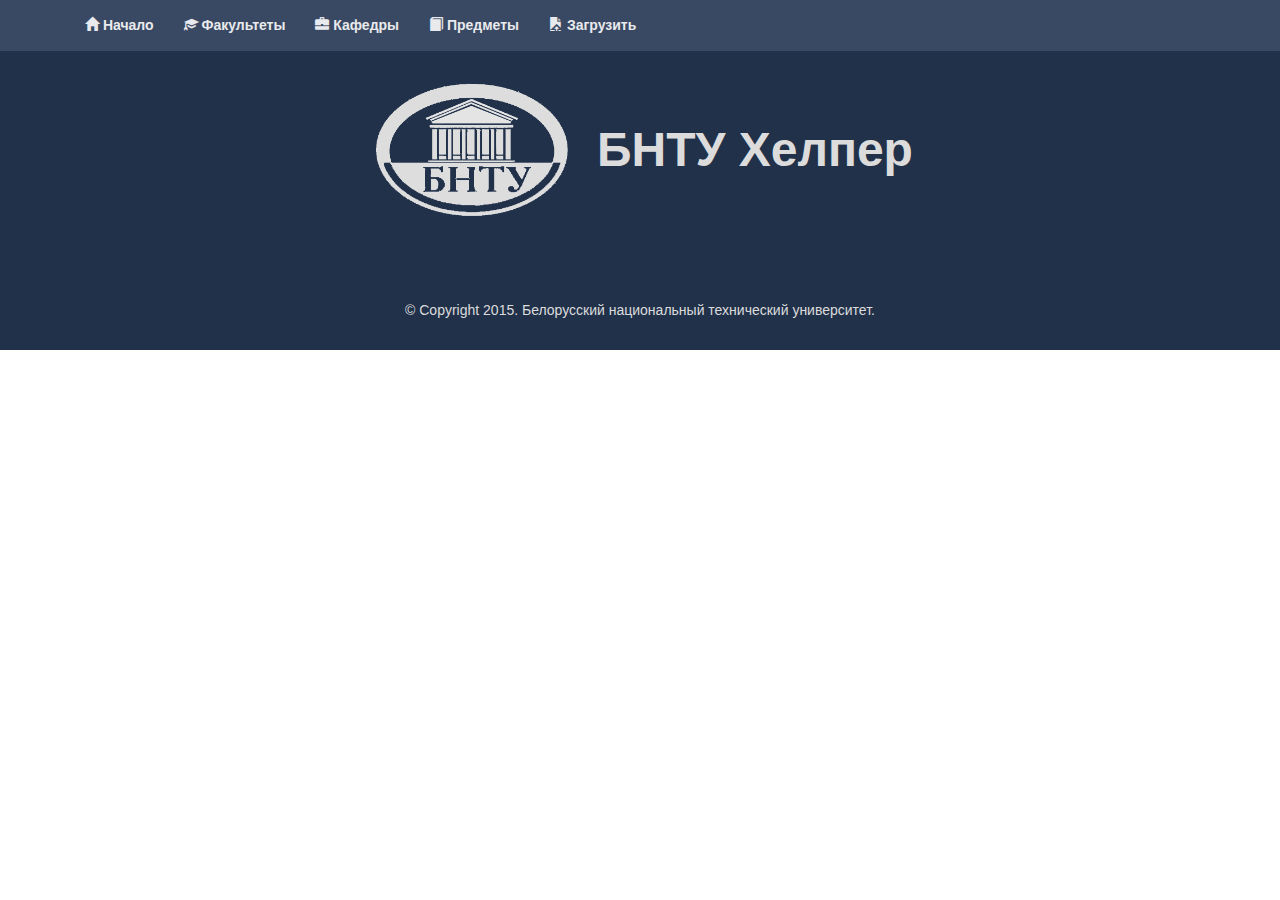
==== commit 97d0381d: "upload" ====
--- a/FileSocialNetwork.Presenter.UI/index.html
+++ b/FileSocialNetwork.Presenter.UI/index.html
@@ -1,16 +1,24 @@
 ﻿<!DOCTYPE html>
 <html ng-app="app" id="ng-app" xmlns:ng="http://angularjs.org">
 <head>
-	<meta charset="utf-8" />
-	<title>File Social Network</title>
+	<meta charset="utf-8">
+	<meta http-equiv="X-UA-Compatible" content="IE=edge,chrome=1">
+	<title>Angular File Upload</title>
+ 
+	<meta name="description" content="">
+	<meta name="viewport" content="width=device-width, initial-scale=1">
 
 	<link href="Content/bootstrap.css" rel="stylesheet" />
 	<link href="Content/main.css" rel="stylesheet" />
+	<script src="scripts/angular.js"></script>
+    <script src="scripts/jquery-2.1.4.js"></script>
+	<script src="scripts/bootstrap.js"></script>
 
-	<script src="scripts/jquery-1.9.1.js"></script>
-	<script src="scripts/bootstrap.js"></script>
-	<script src="scripts/angular.js"></script>
 	<script src="scripts/angular-route.js"></script>
+	<script src="scripts/angular-scroll.js"></script>
+    <script src="scripts/angular-animate.js"></script>
+	<script src="scripts/ng-file-upload-shim.js"></script>
+	<script src="scripts/ng-file-upload.js"></script>
 
 	<script src="app/app.js"></script>
 	<script src="app/routing.js"></script>
@@ -19,11 +27,8 @@
 	<script src="app/data-access/data-context.js"></script>
 
 	<script src="app/home/controller.js"></script>
-
 	<script src="app/home/faculty/controller.js"></script>
-
 	<script src="app/home/department/controller.js"></script>
-
 	<script src="app/home/subject/controller.js"></script>
 
 	<script src="app/account/api-service.js"></script>
@@ -33,10 +38,16 @@
 	<script src="app/account/login/controller.js"></script>
 	<script src="app/account/menu/controller.js"></script>
 
+	<script src="app/navigate/controller.js"></script>
+ 
+	<script src="app/file-loader/controller.js"></script>
+    <script src="app/file-loader/upload-service.js"></script>
+	<script src="app/file-loader/file-directive.js"></script>
+
 </head>
 <body>
 
-	<nav class="navbar  navbar-fixed-top">
+	<nav ng-controller="navigateController" class="navbar navbar-fixed-top">
 		<div class="container">
 			<div class="navbar-header">
 				<button type="button" class="navbar-toggle collapsed" data-toggle="collapse" data-target="#navbar" aria-expanded="false" aria-controls="navbar">
@@ -48,11 +59,11 @@
 			</div>
 			<div id="navbar" class="navbar-collapse collapse">
 				<ul class="nav navbar-nav">
-					<li><a href="#/"><span class="glyphicon glyphicon-home"></span> Начало</a></li>
-					<li><a href="#"><span class="glyphicon glyphicon-education"></span> Факультеты</a></li>
-					<li><a href="#"><span class="glyphicon glyphicon-briefcase"></span> Кафедры</a></li>
-					<li><a href="#"><span class="glyphicon glyphicon-book"></span> Предметы</a></li>
-					<li><a href="#"><span class="glyphicon glyphicon-duplicate"></span> Файлы</a></li>
+					<li><a ng-click="toTheTop()"><span class="glyphicon glyphicon-home"></span> Начало</a></li>
+					<li><a ng-click="toFaculty()"><span class="glyphicon glyphicon-education"></span> Факультеты</a></li>
+					<li><a ng-click="toDepartment()"><span class="glyphicon glyphicon-briefcase"></span> Кафедры</a></li>
+					<li><a ng-click="toSubject()"><span class="glyphicon glyphicon-book"></span> Предметы</a></li>
+					<li><a href="#/upload"><span class="glyphicon glyphicon-open-file"></span> Загрузить</a></li>
 				</ul>
 				<ng-include src="'app/account/menu/view.html'"></ng-include>
 			</div>
@@ -69,68 +80,5 @@
 		<p class="copyright">© Copyright 2015. Белорусский национальный технический университет.</p>
 	</footer>
 
-	<!--<script type="text/javascript">
-		$(function () {
-			$('#lab').on('show.bs.collapse', function () {
-				$('#lab-up').show();
-				$('#lab-down').hide();
-			});
-			$('#lab').on('hide.bs.collapse', function () {
-				$('#lab-up').hide();
-				$('#lab-down').show();
-			});
-
-			$('#shpor').on('show.bs.collapse', function () {
-				$('#shpor-up').show();
-				$('#shpor-down').hide();
-			});
-			$('#shpor').on('hide.bs.collapse', function () {
-				$('#shpor-up').hide();
-				$('#shpor-down').show();
-			});
-		});
-	</script>-->
-
-	<div class="modal fade" id="login-modal" tabindex="-1" role="dialog" aria-labelledby="login-modal-head" aria-hidden="true">
-		<div class="modal-dialog">
-			<div class="modal-content">
-				<div class="modal-header">
-					<button type="button" class="close" data-dismiss="modal" aria-hidden="true">&times;</button>
-					<h4 class="modal-title" id="login-modal-head"><span class="glyphicon glyphicon-lock"></span> Вход </h4>
-				</div>
-				<div class="modal-body">
-					<form class="form-horizontal" role="form">
-						<div class="form-group">
-							<label for="login-username" class="col-sm-2 control-label">Логин</label>
-							<div class="col-sm-10">
-								<input class="form-control" id="login-username" placeholder="Логин">
-							</div>
-						</div>
-						<div class="form-group">
-							<label for="login-password" class="col-sm-2 control-label">Пароль</label>
-							<div class="col-sm-10">
-								<input type="password" class="form-control" id="login-password" placeholder="Пароль">
-							</div>
-						</div>
-						<div class="form-group">
-							<div class="col-sm-offset-2 col-sm-10">
-								<div class="checkbox">
-									<label>
-										<input type="checkbox"> Запомнить меня
-									</label>
-								</div>
-							</div>
-						</div>
-					</form>
-				</div>
-				<div class="modal-footer">
-					<button type="button" class="btn btn-primary"> Войти </button>
-					<button type="button" class="btn btn-default" data-dismiss="modal">Отмена</button>
-				</div>
-			</div>
-		</div>
-	</div>
-
-	
 </body>
 </html>--- a/FileSocialNetwork.Presenter.UI/Content/main.css
+++ b/FileSocialNetwork.Presenter.UI/Content/main.css
@@ -5,457 +5,445 @@
 */
 
 li {
-    list-style-type: none;
+	list-style-type: none;
 }
 
 ul {
-    margin-left: 0;
-    padding-left: 0;
+	margin-left: 0;
+	padding-left: 0;
+}
+
+.select-list, .text-box {
+	width: 100%;
+	height: 36px;
+	font-weight: bold;
+	opacity: 0.7;
+	color: black;
+	padding-left: 8px;
 }
 
 /* Меню */
 
-/*nav {
-    background: #3D4D66;
-    opacity: 0.7;
-}*/
-
-nav a {
-    font-weight: bold;
-    color: white;
-    border-bottom: 1px solid white;
-    cursor: pointer;
-}
+nav {
+	background: #3D4D66;
+	opacity: 0.9;
+}
+
+	nav a {
+		font-weight: bold;
+		color: white;
+		/*border-bottom: 1px solid white;*/
+		cursor: pointer;
+	}
 
 .navbar .navbar-toggle {
-    border-color: white;
-}
-
-    .navbar .navbar-toggle .icon-bar {
-        background-color: white;
-    }
+	border-color: white;
+}
+
+	.navbar .navbar-toggle .icon-bar {
+		background-color: white;
+	}
 
 .navbar .navbar-header {
-    /*border-bottom: 1px solid white;*/
+	/*border-bottom: 1px solid white;*/
 }
 
 /* Начало */
 header {
-    display: block;
-    width: 100%;
-    min-height: 650px;
-    background: url('../Images/header_bg2.jpg') no-repeat;
-    background-size: cover;
-    padding-top: 40px;
+	display: block;
+	width: 100%;
+	min-height: 650px;
+	background: url('../Images/header_bg1.jpg') no-repeat;
+	background-size: cover;
+	padding-top: 40px;
 }
 
 .logo {
-    display: table;
-}
-
-    .logo img {
-        display: table-cell;
-        width: 210px;
-        height: 200px;
-    }
-
-    .logo h1 {
-        display: table-cell;
-        font-size: 48px;
-        font-weight: bold;
-        color: #DCDCDC;
-        padding-left: 20px;
-        vertical-align: middle;
-    }
+	display: table;
+}
+
+	.logo img {
+		display: table-cell;
+		width: 210px;
+		height: 200px;
+	}
+
+	.logo h1 {
+		display: table-cell;
+		font-size: 48px;
+		font-weight: bold;
+		color: #DCDCDC;
+		padding-left: 20px;
+		vertical-align: middle;
+	}
 
 .c-search {
-    display: table;
-    float: right;
-    width: 240px;
-    border: none;
-    margin-top: 82px;
-    opacity: 0.5;
-    overflow: hidden;
-}
-
-    .c-search input {
-        display: table-cell;
-        width: 100%;
-        height: 36px;
-        padding: 0 5px;
-        outline: none;
-        border: none;
-        border-right: 1px solid gray;
-        margin: 1px 0 0;
-        padding-bottom: 2px;
-    }
-
-    .c-search span {
-        display: table-cell;
-        cursor: pointer;
-        background: white;
-        font-size: 16px;
-        font-weight: bold;
-        vertical-align: middle;
-        padding: 0 2px 0 8px;
-    }
+	display: table;
+	float: right;
+	width: 240px;
+	border: none;
+	margin-top: 82px;
+	opacity: 0.5;
+	overflow: hidden;
+}
+
+	.c-search input {
+		display: table-cell;
+		width: 100%;
+		height: 36px;
+		padding: 0 5px;
+		outline: none;
+		border: none;
+		border-right: 1px solid gray;
+		margin: 1px 0 0;
+		padding-bottom: 2px;
+	}
+
+	.c-search span {
+		display: table-cell;
+		cursor: pointer;
+		background: white;
+		font-size: 16px;
+		font-weight: bold;
+		vertical-align: middle;
+		padding: 0 2px 0 8px;
+	}
 
 .oficial {
-    display: block;
-    font-size: 40px;
-    color: #DCDCDC;
-}
-
-    .oficial:hover {
-        color: white;
-    }
+	display: block;
+	font-size: 40px;
+	color: #DCDCDC;
+}
+
+	.oficial:hover {
+		color: white;
+	}
 
 .c-statistic {
-    margin-top: 40px;
-    padding: 0 30px;
+	margin-top: 40px;
+	padding: 0 30px;
 }
 
 .statistic {
-    background: white;
-    opacity: 0.5;
-    padding: 10px 10px 10px 30px;
-    margin: 10px;
-}
-
-    .statistic h1 {
-        font-size: 132px;
-    }
-
-    .statistic p {
-        font-size: 32px;
-    }
+	background: white;
+	opacity: 0.5;
+	padding: 10px 10px 10px 30px;
+	margin: 10px;
+}
+
+	.statistic h1 {
+		font-size: 132px;
+	}
+
+	.statistic p {
+		font-size: 32px;
+	}
 
 /* Факультеты */
 .s-faculty {
-    padding: 30px;
-    background-image: url('../Images/12.jpg');
-    background-repeat: no-repeat;
-    background-size: cover;
+	padding: 30px;
+	background-image: url('../Images/12.jpg');
+	background-repeat: no-repeat;
+	background-size: cover;
 }
 
 .h-faculty {
-    margin: 0;
-    text-align: center;
-    font-weight: bold;
-}
-
-    .h-faculty > span {
-        padding: 0 20px 8px;
-        color: #3D4D66;
-        border-bottom: 3px solid #3D4D66;
-    }
+	margin: 0;
+	text-align: center;
+	font-weight: bold;
+}
+
+	.h-faculty > span {
+		padding: 0 20px 8px;
+		color: #3D4D66;
+		border-bottom: 3px solid #3D4D66;
+	}
 
 .c-facultiy-list {
-    margin-top: 30px;
+	margin-top: 30px;
 }
 
 .facultiy-list {
-    text-align: center;
-}
-
-    .facultiy-list p {
-        display: inline-block;
-        font-weight: bold;
-        font-size: 18px;
-        margin: 3px;
-        transition-property: font-size;
-        transition-duration: 0.2s;
-    }
-
-        .facultiy-list p:hover {
-            cursor: pointer;
-            font-size: 22px;
-            border-bottom: 1px solid #3D4D66;
-        }
+	text-align: center;
+}
+
+	.facultiy-list p {
+		display: inline-block;
+		font-weight: bold;
+		font-size: 18px;
+		margin: 3px;
+		transition-property: font-size;
+		transition-duration: 0.2s;
+	}
+
+		.facultiy-list p:hover {
+			cursor: pointer;
+			font-size: 22px;
+			border-bottom: 1px solid #3D4D66;
+		}
 
 /* Кафедры */
 .s-department {
-    background: url('../Images/whiteBubbles1.png') no-repeat;
-    background-color: #3D4D66;
-    background-size: cover;
+	background: url('../Images/whiteBubbles1.png') no-repeat;
+	background-color: #3D4D66;
+	background-size: cover;
 }
 
 .h-department {
-    margin: 20px 0 0;
-    color: #DCDCDC;
-    font-weight: bold;
-    font-size: 42px;
+	margin: 20px 0 0;
+	color: #DCDCDC;
+	font-weight: bold;
+	font-size: 42px;
 }
 
 .faculty-select-list {
-    margin: 28px 0 0;
-    width: 100%;
-    height: 36px;
-    font-weight: bold;
-    opacity: 0.7;
+	margin: 28px 0 0;
+	width: 100%;
+	height: 36px;
+	font-weight: bold;
+	opacity: 0.7;
 }
 
 .department {
-    background: white;
-    height: 200px;
-    width: 360px;
-    margin: 10px;
-    border: 1px solid black;
-    float: left;
+	background: white;
+	height: 200px;
+	width: 360px;
+	margin: 10px;
+	border: 1px solid black;
+	float: left;
 }
 
 .department-list {
-    color: #DCDCDC;
-    margin: 30px 20px;
-}
-
-    .department-list > li {
-        margin-top: 20px;
-        padding-left: 20px;
-        border-left: 1px solid #DCDCDC;
-    }
-
-        .department-list > li:hover {
-            color: white;
-            text-decoration: underline;
-            cursor: pointer;
-            border-left: 2px solid white;
-        }
+	color: #DCDCDC;
+	margin: 30px 20px;
+}
+
+	.department-list > li {
+		margin-top: 20px;
+		padding-left: 20px;
+		border-left: 1px solid #DCDCDC;
+	}
+
+		.department-list > li:hover {
+			color: white;
+			text-decoration: underline;
+			cursor: pointer;
+			border-left: 2px solid white;
+		}
 
 .h-speciality {
-    font-size: 20px;
-    font-weight: bold;
-    margin: 0;
+	font-size: 20px;
+	font-weight: bold;
+	margin: 0;
 }
 
 .speciality-list {
-    margin-left: 10px;
+	margin-left: 10px;
 }
 
 /* Subjects */
 
 .s-subject {
-    background-image: url('../Images/12.jpg');
-    background-repeat: no-repeat;
-    background-size: cover;
+	background-image: url('../Images/12.jpg');
+	background-repeat: no-repeat;
+	background-size: cover;
 }
 
 .h-subject {
-    color: #3D4D66;
-    font-size: 42px;
-    font-weight: bold;
+	color: #3D4D66;
+	font-size: 42px;
+	font-weight: bold;
 }
 
 .department-select-list {
-    margin: 28px 0 0;
-    width: 100%;
-    height: 36px;
-    font-weight: bold;
-    opacity: 0.8;
+	margin: 28px 0 0;
+	width: 100%;
+	height: 36px;
+	font-weight: bold;
+	opacity: 0.8;
 }
 
 .subjects {
-    margin: 20px 0 100px;
-}
-
-    .subjects .active {
-        background: #3D4D66;
-        font-size: 16px;
-    }
-
-        .subjects .active:hover {
-            background: #3D4D66;
-        }
-
-        .subjects .active .badge {
-            color: #3D4D66;
-        }
+	margin: 20px 0 100px;
+}
+
+	.subjects .active {
+		background: #3D4D66;
+		font-size: 16px;
+	}
+
+		.subjects .active:hover {
+			background: #3D4D66;
+		}
+
+		.subjects .active .badge {
+			color: #3D4D66;
+		}
 
 .h-subject-item {
-    margin-left: 10px;
+	margin-left: 10px;
 }
 
 /* Файл */
 .c-table {
-    border-left: 1px solid #DDDDDD;
-    padding: 0 5px;
-}
-
-    .c-table table {
-        margin: 0;
-    }
+	border-left: 1px solid #DDDDDD;
+	padding: 0 5px;
+}
+
+	.c-table table {
+		margin: 0;
+	}
 
 
 .s-file {
-    padding-bottom: 100px;
-    /*background: #404659;*/
+	padding-bottom: 100px;
+	/*background: #404659;*/
 }
 
 .h-file {
-    color: #3D4D66;
-    font-size: 42px;
-    font-weight: bold;
+	color: #3D4D66;
+	font-size: 42px;
+	font-weight: bold;
 }
 
 .file-select-list {
-    margin: 28px 0 0;
-    width: 100%;
-    height: 36px;
-    font-weight: bold;
-    opacity: 0.8;
+	margin: 28px 0 0;
+	width: 100%;
+	height: 36px;
+	font-weight: bold;
+	opacity: 0.8;
 }
 
 .category-name {
-    display: block;
-    text-decoration: none;
-    color: black;
-    font-size: 22px;
-    font-weight: bold;
-    border-bottom: 2px solid black;
-}
-
-    .category-name:active,
-    .category-name:focus {
-        text-decoration: none;
-        color: black;
-    }
-
-    .category-name:hover {
-        text-decoration: none;
-        color: #5D6B7F;
-        border-bottom: 2px solid #5D6B7F;
-    }
-
-    .category-name span {
-        float: right;
-    }
+	display: block;
+	text-decoration: none;
+	color: black;
+	font-size: 22px;
+	font-weight: bold;
+	border-bottom: 2px solid black;
+}
+
+	.category-name:active,
+	.category-name:focus {
+		text-decoration: none;
+		color: black;
+	}
+
+	.category-name:hover {
+		text-decoration: none;
+		color: #5D6B7F;
+		border-bottom: 2px solid #5D6B7F;
+	}
+
+	.category-name span {
+		float: right;
+	}
 
 .file {
-    display: inline-block;
-    width: 270px;
-    background: #DCDCDC;
-    margin: 8px 0 0 5px;
+	display: inline-block;
+	width: 270px;
+	background: #DCDCDC;
+	margin: 8px 0 0 5px;
 }
 
 .file-add {
-    display: inline-block;
-    font-size: 20px;
-    cursor: pointer;
-    background: #3D4D66;
-    color: white;
-    padding: 8px;
-    margin-top: 27px;
-}
-
-    .file-add:hover {
-        color: white;
-    }
+	display: inline-block;
+	font-size: 20px;
+	cursor: pointer;
+	background: #3D4D66;
+	color: white;
+	padding: 8px;
+	margin-top: 27px;
+}
+
+	.file-add:hover {
+		color: white;
+	}
 
 .file-category {
-    margin-top: 30px;
+	margin-top: 30px;
 }
 
 .file-header {
-    display: table;
-    width: 100%;
-    color: white;
-    background: #3D4D66;
-    font-size: 14px;
-    font-weight: bold;
+	display: table;
+	width: 100%;
+	color: white;
+	background: #3D4D66;
+	font-size: 14px;
+	font-weight: bold;
 }
 
 .file-index {
-    display: table-cell;
-    background: #5D6B7F;
-    width: 20%;
-    padding: 2px 5px;
+	display: table-cell;
+	background: #5D6B7F;
+	width: 20%;
+	padding: 2px 5px;
 }
 
 .file-avthor {
-    display: table-cell;
-    text-align: right;
-    width: 80%;
-    padding-right: 5px;
+	display: table-cell;
+	text-align: right;
+	width: 80%;
+	padding-right: 5px;
 }
 
 .file-name {
-    margin: 0;
-    padding: 5px 2px;
-    font-size: 16px;
-    text-align: center;
-    min-height: 80px;
+	margin: 0;
+	padding: 5px 2px;
+	font-size: 16px;
+	text-align: center;
+	min-height: 80px;
 }
 
 .file-like {
-    margin: 0;
-    font-size: 22px;
-    text-align: center;
-    cursor: pointer;
-}
-
-    .file-like:hover {
-        font-weight: bold;
-    }
+	margin: 0;
+	font-size: 22px;
+	text-align: center;
+	cursor: pointer;
+}
+
+	.file-like:hover {
+		font-weight: bold;
+	}
 
 .file-cource {
-    display: table;
-    width: 100%;
-    font-size: 14px;
-    font-weight: bold;
-    text-align: center;
-    margin-bottom: 5px;
-}
-
-    .file-cource div {
-        display: table-cell;
-        width: 50%;
-    }
+	display: table;
+	width: 100%;
+	font-size: 14px;
+	font-weight: bold;
+	text-align: center;
+	margin-bottom: 5px;
+}
+
+	.file-cource div {
+		display: table-cell;
+		width: 50%;
+	}
 
 .file-footer {
-    display: table;
-    width: 100%;
+	display: table;
+	width: 100%;
 }
 
 .file-data,
 .file-download {
-    display: table-cell;
-    text-align: center;
-    width: 50%;
-    background: #3D4D66;
-    color: white;
+	display: table-cell;
+	text-align: center;
+	width: 50%;
+	background: #3D4D66;
+	color: white;
 }
 
 .file-data {
-    background: #5D6B7F;
+	background: #5D6B7F;
 }
 
 .file-download:hover {
-    cursor: pointer;
-    text-decoration: underline;
-}
-
-
-/* Footer */
-footer {
-    overflow: hidden;
-    background: #21314A;
-    padding-top: 50px;
-}
-
-    footer .logo {
-        margin: 0 auto 50px;
-    }
-
-.copyright {
-    text-align: center;
-    color: #DCDCDC;
-    margin: 30px;
-}
-
-
-/* Register */
-
-.c-register {
+	cursor: pointer;
+	text-decoration: underline;
+}
+
+.c-file-load {
     display: block;
     width: 100%;
     min-height: 650px;
@@ -465,25 +453,103 @@
     color: white;
 }
 
+.input-file {
+	width: 100%;
+	height: 36px;
+	font-weight: bold;
+	opacity: 0;
+	background: white;
+	color: black;
+	position: absolute;
+	top: 0;
+	z-index: 99999;
+}
+.input-file:hover {
+	cursor: pointer;
+}
+
+.btn-input-file {
+	height: 36px;
+	opacity: 0.7;
+	border-left: 1px solid gray;
+}
+
+
+/* Footer */
+footer {
+	overflow: hidden;
+	background: #21314A;
+	padding-top: 50px;
+}
+
+	footer .logo {
+		margin: 0 auto 50px;
+	}
+
+.copyright {
+	text-align: center;
+	color: #DCDCDC;
+	margin: 30px;
+}
+
+
+/* Register */
+
+.c-register {
+	display: block;
+	width: 100%;
+	min-height: 650px;
+	background: url('../Images/header_bg2.jpg') no-repeat;
+	background-size: cover;
+	padding-top: 50px;
+	color: white;
+}
+
 .form-register input, select {
-    height: 36px;
-    padding: 0 10px;
-    outline: none;
-    border: none;
-    border-right: 1px solid gray;
-    margin: 1px 0 0;
-    padding-bottom: 2px;
-    border-radius: 0;
-    border: none;
-    opacity: 0.6;
+	height: 36px;
+	padding: 0 10px;
+	outline: none;
+	border: none;
+	border-right: 1px solid gray;
+	margin: 1px 0 0;
+	padding-bottom: 2px;
+	border-radius: 0;
+	border: none;
+	opacity: 0.6;
+	color: black;
+	font-weight: bold;
+}
+
+.css-form input.ng-invalid.ng-dirty {
+	background-color: #FA787E;
+}
+
+.css-form input.ng-valid.ng-dirty {
+	background-color: #78FA89;
+}
+ 
+
+.button {
+    -moz-appearance: button;
+    /* Firefox */
+    -webkit-appearance: button;
+    /* Safari and Chrome */
+    padding: 10px;
+    margin: 10px;
+    width: 70px;
+}
+.drop-box {
+    background: white;
+    opacity: 0.7;
+    border: 2px dashed #3D4D66;
+    width: 100%;
+    height: 100px;
+    text-align: center;
+    padding-top: 15px;
     color: black;
-    font-weight: bold;
-}
-
- .css-form input.ng-invalid.ng-dirty {
-        background-color: #FA787E;
-      }
-    
-      .css-form input.ng-valid.ng-dirty {
-        background-color: #78FA89;
-      }+    font-size: 18px;
+}
+.dragover {
+    border: 3px dashed red;
+    opacity: 0.5;
+}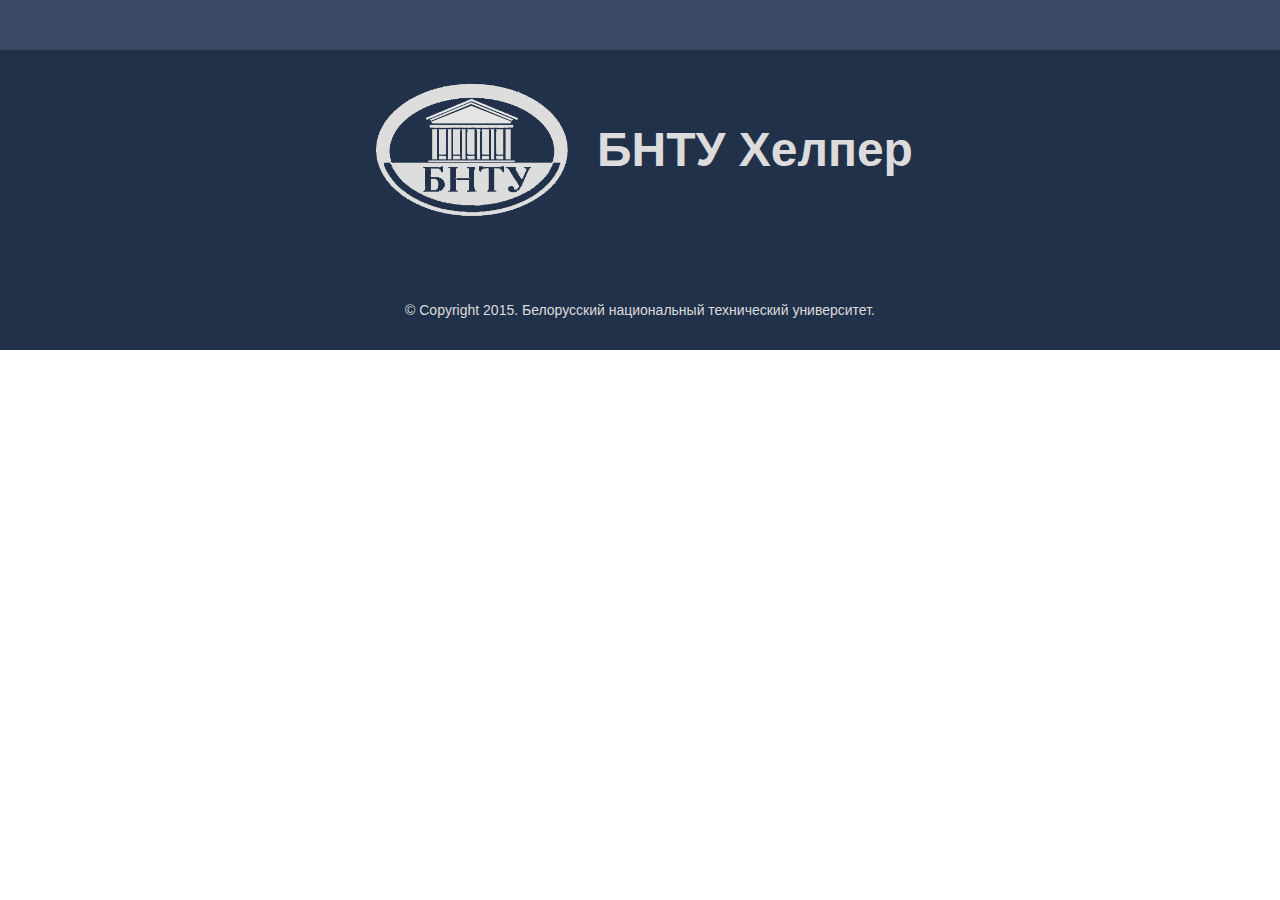
==== commit 1265ee21: "admin and user state" ====
--- a/FileSocialNetwork.Presenter.UI/index.html
+++ b/FileSocialNetwork.Presenter.UI/index.html
@@ -22,6 +22,7 @@
 
 	<script src="app/app.js"></script>
 	<script src="app/routing.js"></script>
+    <script src="app/config.js"></script>
 
 	<script src="app/data-access/api-service.js"></script>
 	<script src="app/data-access/data-context.js"></script>
@@ -31,7 +32,6 @@
 	<script src="app/home/department/controller.js"></script>
 	<script src="app/home/subject/controller.js"></script>
 
-	<script src="app/account/api-service.js"></script>
 	<script src="app/account/account-service.js"></script>
 	<script src="app/account/register/register-view-model.js"></script>
 	<script src="app/account/register/controller.js"></script>
@@ -58,13 +58,7 @@
 				</button>
 			</div>
 			<div id="navbar" class="navbar-collapse collapse">
-				<ul class="nav navbar-nav">
-					<li><a ng-click="toTheTop()"><span class="glyphicon glyphicon-home"></span> Начало</a></li>
-					<li><a ng-click="toFaculty()"><span class="glyphicon glyphicon-education"></span> Факультеты</a></li>
-					<li><a ng-click="toDepartment()"><span class="glyphicon glyphicon-briefcase"></span> Кафедры</a></li>
-					<li><a ng-click="toSubject()"><span class="glyphicon glyphicon-book"></span> Предметы</a></li>
-					<li><a href="#/upload"><span class="glyphicon glyphicon-open-file"></span> Загрузить</a></li>
-				</ul>
+                <ng-include src="'app/navigate/view.html'"></ng-include>
 				<ng-include src="'app/account/menu/view.html'"></ng-include>
 			</div>
 		</div>
--- a/FileSocialNetwork.Presenter.UI/Content/main.css
+++ b/FileSocialNetwork.Presenter.UI/Content/main.css
@@ -20,6 +20,16 @@
 	opacity: 0.7;
 	color: black;
 	padding-left: 8px;
+}
+
+.edit {
+    font-size: 25px;
+    margin-left: 20px;
+}
+.edit:hover {
+    color: #64748D;
+    cursor: pointer;
+     font-size: 27px;
 }
 
 /* Меню */
@@ -474,6 +484,11 @@
 	border-left: 1px solid gray;
 }
 
+.glyphicon-remove:hover {
+    color: red;
+    cursor: pointer;
+}
+
 
 /* Footer */
 footer {
